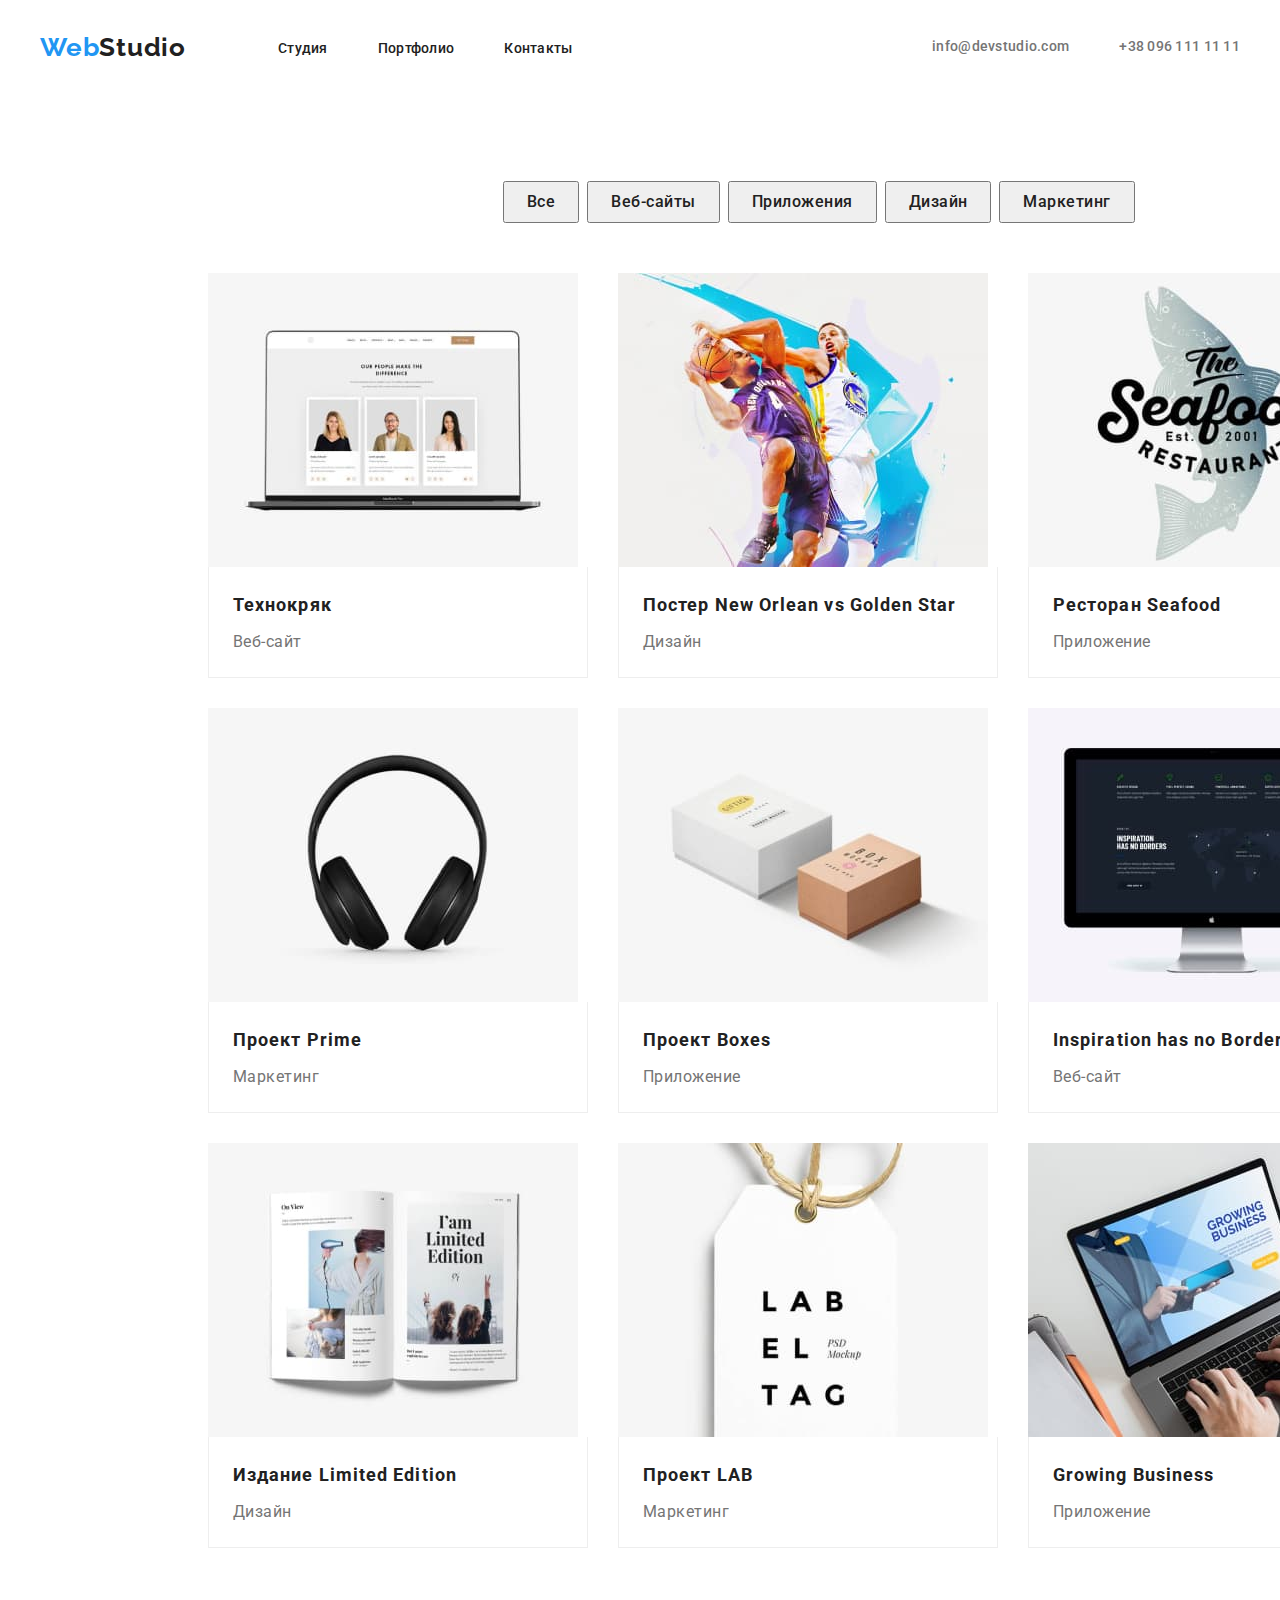
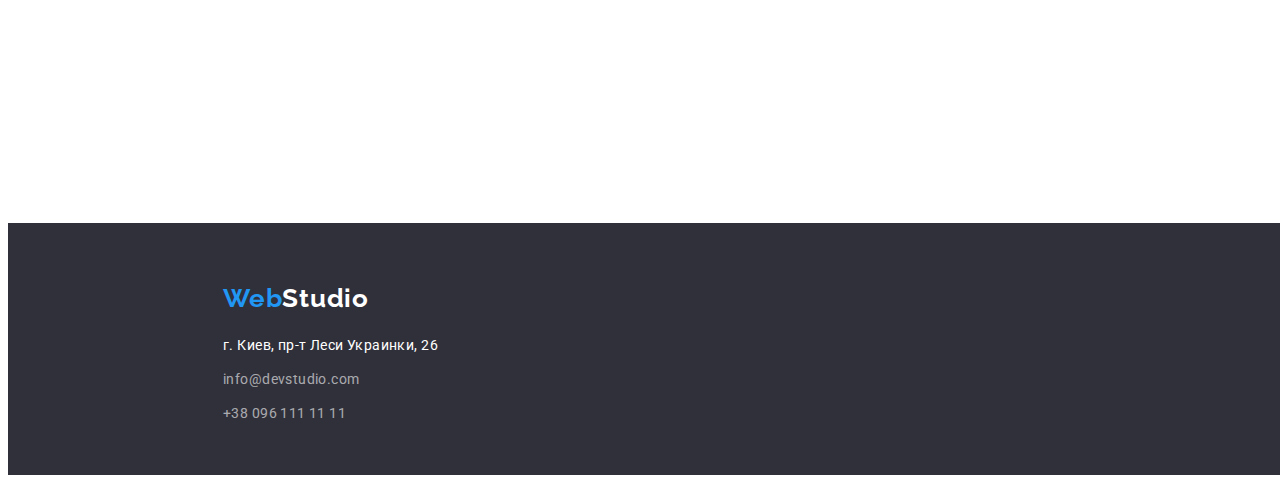
==== portfolio.html @ f2e64124 "HW-04" ====
<!DOCTYPE html>
<html lang="ru">
<head>
    <meta charset="UTF-8">
    <meta http-equiv="X-UA-Compatible" content="IE=edge">
    <meta name="viewport" content="width=device-width, initial-scale=1.0">
    <title>Портфолио</title>
    <link rel="preconnect" href="https://fonts.googleapis.com">
    <link rel="preconnect" href="https://fonts.gstatic.com" crossorigin>
    <link href="https://fonts.googleapis.com/css2?family=Raleway:wght@700&family=Roboto:wght@400;500;700;900&display=swap"
        rel="stylesheet">
        <link rel="stylesheet" href="https://cdnjs.cloudflare.com/ajax/libs/modern-normalize/1.1.0/modern-normalize.min.css"
            integrity="sha512-wpPYUAdjBVSE4KJnH1VR1HeZfpl1ub8YT/NKx4PuQ5NmX2tKuGu6U/JRp5y+Y8XG2tV+wKQpNHVUX03MfMFn9Q=="
            crossorigin="anonymous" referrerpolicy="no-referrer" />
    <link rel="stylesheet" href="./css/styles.css">
</head>
<body class="body">
<header class="header">
    <div class="container header-container">
        <nav class="navigation">
            <a class="logo logo-header link" href="" lang="en"><span class="logo logo-accent">Web</span>Studio</a>
            <ul class="nav-list list">
                <li class="nav-list-item">
                    <a class="nav-list-link link" href="index.html">Студия</a>
                </li>
                <li class="nav-list-item">
                    <a class="nav-list-link link" href="portfolio.html">Портфолио</a>
                </li>
                <li class="nav-list-item">
                    <a class="nav-list-link link" href="">Контакты</a>
                </li>
            </ul>
        </nav>
        <a class="contact-email link" href="mailto:info@devstudio.com">info@devstudio.com</a>
        <a class="contact-number link" href="tel:+380961111111">+38 096 111 11 11</a>
    </div>
</header>
<main>
    <section class="section portfolio-section">
        <div class="container portfolio-btn-container">
        <ul class="list portfolio-btn-list">
        <li class="portfolio-btn-list-item">
            <button class="portfolio-btn" type="button">Все</button>
        </li>
        <li class="portfolio-btn-list-item">
            <button class="portfolio-btn" type="button">Веб-сайты</button>
        </li>
        <li class="portfolio-btn-list-item">
            <button class="portfolio-btn" type="button">Приложения</button>
        </li>
        <li class="portfolio-btn-list-item">
            <button class="portfolio-btn" type="button">Дизайн</button>
        </li>
        <li class="portfolio-btn-list-item">
            <button class="portfolio-btn" type="button">Маркетинг</button>
        </li>
        </ul>
    </div>
    <div class="container portfolio-department-container">
        <ul class="list portfolio-department-list">
            <li class="portfolio-department-list-item">
                <img src="images/img-8.jpg" alt="Технокряк" width="370" height="294">
                <div class="portfolio-department-wrapper">
                <h3 class="img-description">Технокряк</h3>
                <p class="department">Веб-сайт</p>
            </div>
            </li>
            <li class="portfolio-department-list-item">
                <img src="images/img-9.jpg" alt="Постер New Orlean vs Golden Star" width="370" height="294">
                <div class="portfolio-department-wrapper">
                <h3 class="img-description">Постер New Orlean vs Golden Star</h3>
                <p class="department">Дизайн</p>
                </div>
            </li>
            <li class="portfolio-department-list-item">
                <img src="images/img-10.jpg" alt="Ресторан Seafood" width="370" height="294">
                <div class="portfolio-department-wrapper">
                <h3 class="img-description">Ресторан Seafood</h3>
                <p class="department">Приложение</p>
                </div>
            </li>
            <li class="portfolio-department-list-item">
                <img src="images/img-11.jpg" alt="Проект Prime" width="370" height="294">
                <div class="portfolio-department-wrapper">
                <h3 class="img-description">Проект Prime</h3>
                <p class="department">Маркетинг</p>
                </div>
            </li>
            <li class="portfolio-department-list-item">
                <img src="images/img-12.jpg" alt="Проект Boxes" width="370" height="294">
                <div class="portfolio-department-wrapper">
                <h3 class="img-description">Проект Boxes</h3>
                <p class="department">Приложение</p>
                </div>
            </li>
            <li class="portfolio-department-list-item">
                <img src="images/img-13.jpg" alt="Inspiration has no Borders" width="370" height="294">
                <div class="portfolio-department-wrapper">
                <h3 class="img-description">Inspiration has no Borders</h3>
                <p class="department">Веб-сайт</p>
                </div>
            </li>
            <li class="portfolio-department-list-item">
                <img src="images/img-14.jpg" alt="Издание Limited Edition" width="370" height="294">
                <div class="portfolio-department-wrapper">
                <h3 class="img-description">Издание Limited Edition</h3>
                <p class="department">Дизайн</p>
                </div>
            </li>
            <li class="portfolio-department-list-item">
                <img src="images/img-15.jpg" alt="Проект LAB" width="370" height="294">
                <div class="portfolio-department-wrapper">
                <h3 class="img-description">Проект LAB</h3>
                <p class="department">Маркетинг</p>
                </div>
            </li>
            <li class="portfolio-department-list-item">
                <img src="images/img-16.jpg" alt="Growing Business" width="370" height="294">
                <div class="portfolio-department-wrapper">
                <h3 class="img-description">Growing Business</h3>
                <p class="department">Приложение</p>
                </div>
            </li>
        </ul>
    </div>
    </section>
</main>
<footer class="footer">
    <div class=" container footer-container">
    <a class="logo logo-footer link" href="" lang="en"><span class="logo logo-accent">Web</span>Studio</a>
    <address>
        <ul class="list footer-list">
            <li class="footer-list-item"><a class="address link" href="https://goo.gl/maps/DmMxGW5ZQL83qcNfA" target="_blank"
                    rel="noopener noreferrer">г. Киев, пр-т Леси Украинки, 26</a></li>
            <li class="footer-list-item"><a class="contact-email-footer link" href="mailto:info@devstudio.com">info@devstudio.com</a></li>
            <li class="footer-list-item"><a class="contact-number-footer link" href="tel:+380961111111">+38 096 111 11 11</a></li>
        </ul>
    </address>
</div>
</footer>
</body>
</html>
---- css/styles.css ----
h1,
h2,
h3,
h4,
h5,
h6,
p {
  margin-top: 0;
  margin-bottom: 0;
}

ul,
ol {
  margin-top: 0;
  margin-bottom: 0;
  padding-left: 0;
}

img {
  display: block;
}

address {
  font-style: normal;
}

.list {
  list-style: none;
}

.link {
  text-decoration: none;
}

.section {
  padding-top: 94px;
  padding-bottom: 94px;
}

.section.third-section{
  padding-top: 0px;
}

.body {
  font-family: "Roboto", sans-serif;
}

.header {
  padding-top: 24px;
  padding-bottom: 24px;
}

.container {
  width: 1200px;
  padding-left: 15px;
  padding-right: 15px;
  margin-left: auto;
  margin-right: auto;
}

.header-container {
  display: flex;
  align-items: center;
}

.navigation {
  display: flex;
  align-items: center;
}

.nav-list {
  display: flex;
  align-items: center;
}

.logo-header {
  font-family: "Raleway";
  font-style: normal;
  font-weight: bold;
  font-size: 26px;
  line-height: 1.19;
  margin-right: 92px;
  /* identical to box height */

  letter-spacing: 0.03em;
  color: #212121;
}

.logo-accent {
  font-family: "Raleway";
  font-style: normal;
  font-weight: bold;
  font-size: 26px;
  line-height: 1, 19;
  letter-spacing: 0.03em;

  color: #2196f3;
}

.nav-list-item:not(:last-child) {
  margin-right: 50px;
}

.nav-list-link {
  font-weight: 500;
  font-size: 14px;
  line-height: 1.14;
  letter-spacing: 0.02em;
  color: #212121;
}

.nav-list-link:hover,
.nav-list-link:focus {
  color: #2196f3;
}

.contact-email {
  font-weight: 500;
  font-size: 14px;
  line-height: 1.14;
  letter-spacing: 0.02em;
  margin-left: auto;
  margin-right: 50px;
  color: #757575;
}

.contact-email:hover,
.contact-email:focus {
  color: #2196f3;
}

.contact-number {
  font-weight: 500;
  font-size: 14px;
  line-height: 1.14;
  letter-spacing: 0.02em;

  color: #757575;
}

.contact-number:hover,
.contact-number:focus {
  color: #2196f3;
}

.main-section {
  background: #2f303a;
  width: 1600px;
  height: 600px;
  margin-left: auto;
  margin-right: auto;
}

.container-main-section {
  margin-left: 452px;
  padding-top: 106px;

}

.main-title {
  width: 696px;
  height: 120px;
  left: 452px;
  top: 280px;
  margin-bottom: 30px;
  font-family: 'Roboto';
  font-style: normal;
  font-weight: 900;
  font-size: 44px;
  line-height: 1.34;
  /* or 136% */

  text-align: center;
  letter-spacing: 0.06em;
  text-transform: uppercase;

  color: #ffffff;
}

.services-btn {
  min-width: 200px;
  padding: 10px 32px;
  border-radius: 4px;
  margin-left: 248px;
  background-color: #2196f3;
  font-family: "Roboto";
  font-style: normal;
  font-weight: 700;
  font-size: 16px;
  line-height: 1.87;
  /* identical to box height, or 187% */

  display: flex;
  align-items: center;
  text-align: center;
  letter-spacing: 0.06em;
  color: #ffffff;
}

.services-btn:hover,
.services-btn:focus {

}

.second-section {
  width: 1600px;
  height: 290px;
  margin-left: auto;
  margin-right: auto;
}

.container-second-section {
  margin-left: 200px;

}

.peculiarities-list {
  display: flex;
  align-items: center;
  margin-left: -30px;
  margin-bottom: -30px;
}

.peculiarities-list-item {
  flex-basis: calc((100% - 120px) / 4);
  margin-left: 30px;
  margin-bottom: 30px;
}

.peculiarities {
  width: 270px;
  height: 16px;
  margin-bottom: 10px;
  font-weight: bold;
  font-size: 14px;
  line-height: 1.14;
  letter-spacing: 0.03em;
  text-transform: uppercase;

  color: #212121;
}

.features {
  width: 270px;
  height: 75px;
  font-weight: normal;
  font-size: 14px;
  line-height: 1.71;
  /* or 171% */

  letter-spacing: 0.03em;

  color: #757575;
}

.third-section {
  width: 1600px;
  margin-left: auto;
  margin-right: auto;
}

.container-third-section {
  margin-left: 200px;
  margin-right: 200px;
}

.about-us {
  margin-bottom: 50px;
  min-width: 376px;
  height: 42px;
  font-weight: bold;
  font-size: 36px;
  line-height: 1.16;
  text-align: center;
  letter-spacing: 0.03em;

  color: #212121;
}

.about-us-list {
  display: flex;
  align-items: center;
  margin-left: -30px;
  margin-bottom: -30px;
}

.about-us-list-item {
  flex-basis: calc(100% - 90px) / 3;
  margin-left: 30px;
  margin-bottom: 30px;

}

.fourth-section {
  width: 1600px;
  height: 648px;
  margin-left: auto;
  margin-right: auto;
  background-color: #F5F4FA;
}

.container-fourth-section {
  margin-left: 200px;
  margin-right: 200px;
}

.our-team {
  margin-bottom: 50px;
  font-weight: bold;
  font-size: 36px;
  line-height: 1.16;
  text-align: center;
  letter-spacing: 0.03em;

  color: #212121;
}

.our-team-list {
  display: flex;
  align-items: center;
  margin-left: -30px;
  margin-bottom: -30px;
}

.our-team-list-item {
  flex-basis: calc(100% - 120px) / 4;
  margin-left: 30px;
  margin-bottom: 30px;
}
.our-team-wrapper{
  background: #FFFFFF;
  /* material shadow v1 */
  
  box-shadow: 0px 1px 3px rgba(0, 0, 0, 0.12), 0px 1px 1px rgba(0, 0, 0, 0.14), 0px 2px 1px rgba(0, 0, 0, 0.2);
  border-radius: 0px 0px 4px 4px;
  padding-top: 30px;
  padding-bottom: 30px;
}

.team-members {
  font-weight: 500;
  font-size: 16px;
  line-height: 1.18;
  /* identical to box height */

  text-align: center;
  letter-spacing: 0.03em;

  color: #212121;
}

.members-positions {
  padding-top: 10px;
  font-weight: normal;
  font-size: 16px;
  line-height: 1.18;
  /* identical to box height */

  text-align: center;
  letter-spacing: 0.03em;

  color: #757575;
}

.footer {
  width: 1600px;
  height: 252px;
  margin-left: auto;
  margin-right: auto;
  background: #2f303a;
}

.footer-container {
  margin-left: 200px;
  margin-right: 200px;
  padding-top: 60px;
}

.logo-footer {
  width: 145px;
  height: 31px;
  font-family: "Raleway";
  font-style: normal;
  font-weight: bold;
  font-size: 26px;
  line-height: 1.19;
  letter-spacing: 0.03em;
  color: #fff;
}

.address {
  font-weight: normal;
  font-size: 14px;
  line-height: 1.71;
  /* or 171% */

  letter-spacing: 0.03em;

  color: #ffffff;
}

.footer-list {
  padding-top: 20px;
}

.footer-list-item:not(:last-child) {
  padding-bottom: 10px;
}

.contact-email-footer {
  font-style: normal;
  font-weight: normal;
  font-size: 14px;
  line-height: 1.71;
  /* or 171% */

  letter-spacing: 0.03em;

  color: rgba(255, 255, 255, 0.6);
}

.contact-email-footer:hover,
.contact-email-footer:focus {
  color: #2196f3;
}

.contact-number-footer {
  font-style: normal;
  font-weight: normal;
  font-size: 14px;
  line-height: 1.71;
  /* or 171% */

  letter-spacing: 0.03em;

  color: rgba(255, 255, 255, 0.6);
}

.contact-number-footer:hover,
.contact-number-footer:focus {
  color: #2196f3;
}

.portfolio-section{
  width: 1600px;
  height: 1548px;
  margin-left: auto;
  margin-right: auto;
}

.portfolio-btn-container{
margin-bottom: 50px;
margin-left: 480px;
}

.portfolio-btn-list{
  display: flex;
  align-items: center;
}

.portfolio-btn-list-item:not(:last-child){
  margin-right: 8px;
}

.portfolio-btn {
  padding: 6px 22px;
  font-family: "Roboto";
  font-style: normal;
  font-weight: 500;
  font-size: 16px;
  line-height: 1.62;
  /* identical to box height, or 162% */

  text-align: center;
  letter-spacing: 0.03em;

  color: #212121;
}

.portfolio-btn:hover,
.portfolio-btn:focus {
  background: #2196f3;
  /* shadow-middle */

  box-shadow: 0px 3px 1px rgba(0, 0, 0, 0.1), 0px 1px 2px rgba(0, 0, 0, 0.08),
    0px 2px 2px rgba(0, 0, 0, 0.12);
  border-radius: 4px;
  color: #FFFFFF;
}

.portfolio-department-container{
  width: 1200px;
  height: 1310px;
}

.portfolio-department-list{
  display: flex;
  flex-wrap: wrap;
  margin-left: -30px;
  margin-bottom: -30px;
}

.portfolio-department-list-item{
  flex-basis: calc((100% - 90px) / 3);
  margin-left: 30px;
  margin-bottom: 30px;
}

.portfolio-department-wrapper{
  background: #FFFFFF;
  border: 1px solid #EEEEEE;
  box-sizing: border-box;
  border-top: none;
  padding: 20px 24px;
}

.img-description {
  font-style: normal;
  font-weight: 700;
  font-size: 18px;
  line-height: 2;
  /* identical to box height, or 200% */
  letter-spacing: 0.06em;
  color: #212121;
  margin-bottom: 4px;
}

.department {
  font-style: normal;
  font-weight: 400;
  font-size: 16px;
  line-height: 1.87;
  /* identical to box height, or 187% */

  letter-spacing: 0.03em;

  color: #757575;
}
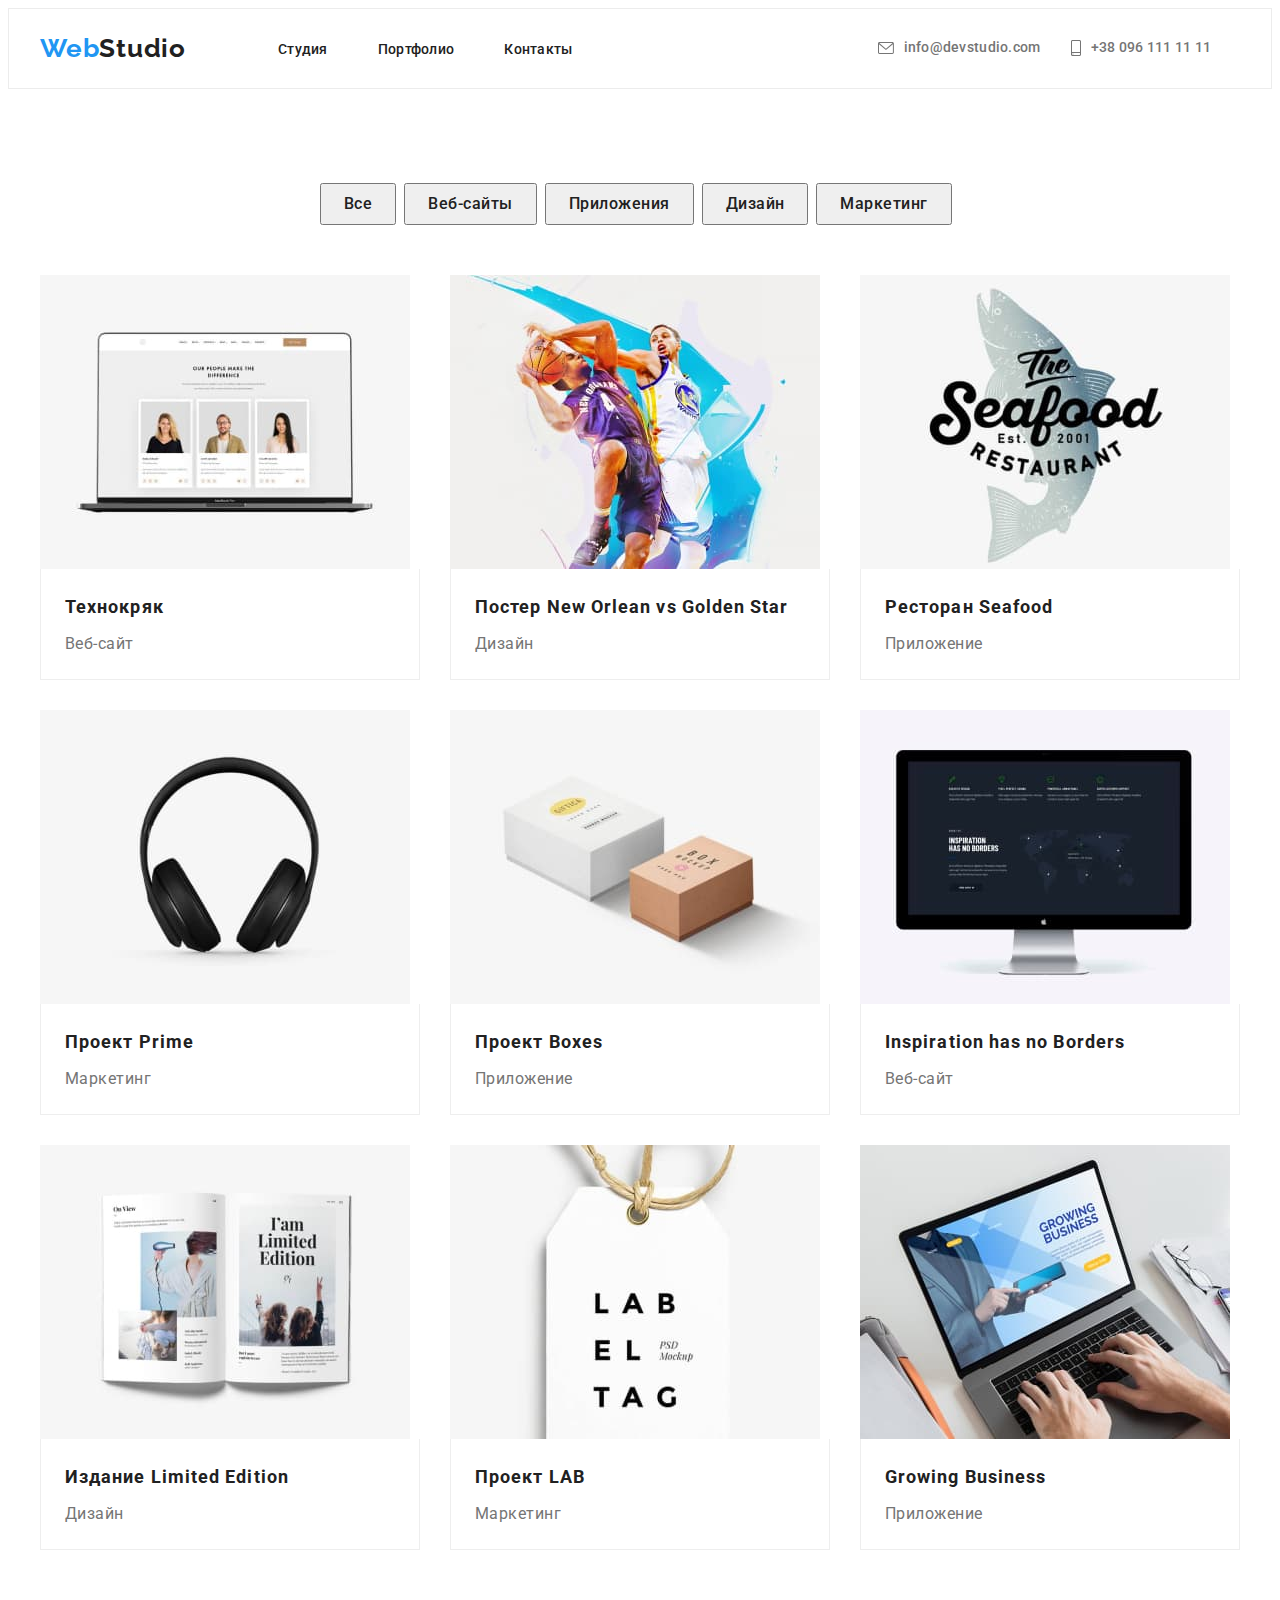
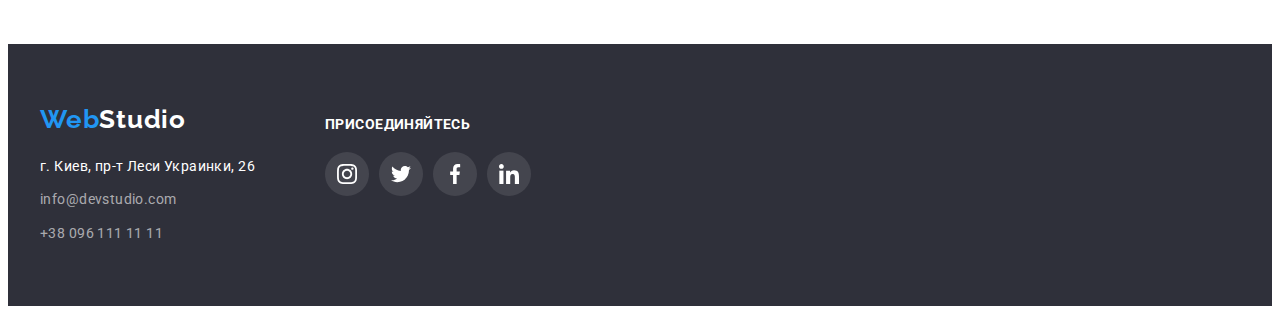
==== commit 7dad5159: "HW-04" ====
--- a/portfolio.html
+++ b/portfolio.html
@@ -15,26 +15,42 @@
     <link rel="stylesheet" href="./css/styles.css">
 </head>
 <body class="body">
-<header class="header">
-    <div class="container header-container">
-        <nav class="navigation">
-            <a class="logo logo-header link" href="" lang="en"><span class="logo logo-accent">Web</span>Studio</a>
-            <ul class="nav-list list">
-                <li class="nav-list-item">
-                    <a class="nav-list-link link" href="index.html">Студия</a>
-                </li>
-                <li class="nav-list-item">
-                    <a class="nav-list-link link" href="portfolio.html">Портфолио</a>
-                </li>
-                <li class="nav-list-item">
-                    <a class="nav-list-link link" href="">Контакты</a>
-                </li>
-            </ul>
-        </nav>
-        <a class="contact-email link" href="mailto:info@devstudio.com">info@devstudio.com</a>
-        <a class="contact-number link" href="tel:+380961111111">+38 096 111 11 11</a>
-    </div>
-</header>
+    <header class="header">
+        <div class="container header-container">
+            <nav class="navigation">
+                <a class="logo logo-header link" href="" lang="en"><span class="logo logo-accent">Web</span>Studio</a>
+                <ul class="nav-list list">
+                    <li class="nav-list-item">
+                        <a class="nav-list-link link" href="index.html">Студия</a>
+                    </li>
+                    <li class="nav-list-item">
+                        <a class="nav-list-link link" href="portfolio.html">Портфолио</a>
+                    </li>
+                    <li class="nav-list-item">
+                        <a class="nav-list-link link" href="">Контакты</a>
+                    </li>
+                </ul>
+            </nav>
+            <ul class="header-list list">
+                <li class="header-item">
+            <a class="contact-email link" href="mailto:info@devstudio.com">
+                <svg class="header-icon" width="16" height="12">
+                    <use href="./images/icons/sprite.svg#envelope"></use>
+                </svg>
+                info@devstudio.com
+            </a>
+        </li>
+        <li class="header-item">
+            <a class="contact-number link" href="tel:+380961111111">
+                <svg class="header-icon" width="10" height="16">
+                    <use href="./images/icons/sprite.svg#smartphone"></use>
+                </svg>
+                +38 096 111 11 11
+            </a>
+        </li>
+        </ul>
+        </div>
+    </header>
 <main>
     <section class="section portfolio-section">
         <div class="container portfolio-btn-container">
@@ -126,16 +142,53 @@
     </section>
 </main>
 <footer class="footer">
-    <div class=" container footer-container">
-    <a class="logo logo-footer link" href="" lang="en"><span class="logo logo-accent">Web</span>Studio</a>
-    <address>
-        <ul class="list footer-list">
-            <li class="footer-list-item"><a class="address link" href="https://goo.gl/maps/DmMxGW5ZQL83qcNfA" target="_blank"
-                    rel="noopener noreferrer">г. Киев, пр-т Леси Украинки, 26</a></li>
-            <li class="footer-list-item"><a class="contact-email-footer link" href="mailto:info@devstudio.com">info@devstudio.com</a></li>
-            <li class="footer-list-item"><a class="contact-number-footer link" href="tel:+380961111111">+38 096 111 11 11</a></li>
+    <div class="container footer-container">
+    <div class="footer-info">
+        <a class="logo logo-footer link" href="" lang="en"><span class="logo logo-accent">Web</span>Studio</a>
+        <address>
+            <ul class="list footer-list">
+                <li class="footer-list-item"><a class="address link" href="https://goo.gl/maps/DmMxGW5ZQL83qcNfA"
+                        target="_blank" rel="noopener noreferrer">г. Киев, пр-т Леси Украинки, 26</a></li>
+                <li class="footer-list-item"><a class="contact-email-footer link"
+                        href="mailto:info@devstudio.com">info@devstudio.com</a></li>
+                <li class="footer-list-item"><a class="contact-number-footer link" href="tel:+380961111111">+38 096
+                        111 11 11</a></li>
+            </ul>
+        </address>
+    </div>
+    <div class="footer-join ">
+        <p class="join-name">присоединяйтесь</p>
+        <ul class="join-list list">
+            <li class="join-list-item">
+                <a class="join-link" href="">
+                    <svg class="join-icon" width="20" height="20">
+                        <use href="./images/icons/sprite.svg#instagram"></use>
+                    </svg>
+                </a>
+            </li>
+            <li class="join-list-item">
+                <a class="join-link" href="">
+                    <svg class="join-icon" width="20" height="20">
+                        <use href="./images/icons/sprite.svg#twitter"></use>
+                    </svg>
+                </a>
+            </li>
+            <li class="join-list-item">
+                <a class="join-link" href="">
+                    <svg class="join-icon" width="20" height="20">
+                        <use href="./images/icons/sprite.svg#facebook"></use>
+                    </svg>
+                </a>
+            </li>
+            <li class="join-list-item">
+                <a class="join-link" href="">
+                    <svg class="join-icon" width="20" height="20">
+                        <use href="./images/icons/sprite.svg#linkedin"></use>
+                    </svg>
+                </a>
+            </li>
         </ul>
-    </address>
+    </div>
 </div>
 </footer>
 </body>
--- a/css/styles.css
+++ b/css/styles.css
@@ -48,6 +48,7 @@
 .header {
   padding-top: 24px;
   padding-bottom: 24px;
+  border: 1px solid #ECECEC;
 }
 
 .container {
@@ -66,6 +67,7 @@
 .navigation {
   display: flex;
   align-items: center;
+  margin-right: 305px;
 }
 
 .nav-list {
@@ -114,13 +116,24 @@
   color: #2196f3;
 }
 
+.header-list {
+  display: flex;
+  align-items: center;
+}
+
+.header-item:not(:last-child) {
+
+}
+
 .contact-email {
+  display: flex;
+  align-items: center;
   font-weight: 500;
   font-size: 14px;
   line-height: 1.14;
   letter-spacing: 0.02em;
   margin-left: auto;
-  margin-right: 50px;
+  margin-right: 30px;
   color: #757575;
 }
 
@@ -130,6 +143,8 @@
 }
 
 .contact-number {
+  display: flex;
+  align-items: center;
   font-weight: 500;
   font-size: 14px;
   line-height: 1.14;
@@ -143,17 +158,28 @@
   color: #2196f3;
 }
 
+.header-icon {
+  fill: currentColor;
+  margin-right: 10px;
+}
+
 .main-section {
-  background: #2f303a;
+  background-image: linear-gradient(
+    rgba(47, 48, 58, 0.4),
+    rgba(47, 48, 58, 0.4)
+  ),
+  url(../images/hero/bg.png);
+  background-size: cover;
+  background-color: #C4C4C4;
+  margin-left: auto;
+  margin-right: auto;
+  padding-top: 200px;
+  padding-bottom: 200px;
   width: 1600px;
   height: 600px;
-  margin-left: auto;
-  margin-right: auto;
 }
 
 .container-main-section {
-  margin-left: 452px;
-  padding-top: 106px;
 
 }
 
@@ -162,6 +188,7 @@
   height: 120px;
   left: 452px;
   top: 280px;
+  margin-left: 238px;
   margin-bottom: 30px;
   font-family: 'Roboto';
   font-style: normal;
@@ -181,8 +208,9 @@
   min-width: 200px;
   padding: 10px 32px;
   border-radius: 4px;
-  margin-left: 248px;
+  margin-left: 485px;
   background-color: #2196f3;
+  box-shadow: 0px 4px 4px rgba(0, 0, 0, 0.15);
   font-family: "Roboto";
   font-style: normal;
   font-weight: 700;
@@ -203,15 +231,29 @@
 }
 
 .second-section {
-  width: 1600px;
-  height: 290px;
   margin-left: auto;
   margin-right: auto;
 }
 
 .container-second-section {
-  margin-left: 200px;
-
+
+
+}
+
+.second-section-list {
+  display: flex;
+  justify-content: space-between;
+  margin-bottom: 30px;
+}
+
+.peculiarities-list-link{
+  display: flex;
+  align-items: center;
+  justify-content: center;
+  width: 270px;
+  height: 120px;
+  background: #F5F4FA;
+  border-radius: 4px;
 }
 
 .peculiarities-list {
@@ -254,14 +296,12 @@
 }
 
 .third-section {
-  width: 1600px;
   margin-left: auto;
   margin-right: auto;
 }
 
 .container-third-section {
-  margin-left: 200px;
-  margin-right: 200px;
+
 }
 
 .about-us {
@@ -292,16 +332,13 @@
 }
 
 .fourth-section {
-  width: 1600px;
-  height: 648px;
   margin-left: auto;
   margin-right: auto;
   background-color: #F5F4FA;
 }
 
 .container-fourth-section {
-  margin-left: 200px;
-  margin-right: 200px;
+
 }
 
 .our-team {
@@ -335,6 +372,8 @@
   border-radius: 0px 0px 4px 4px;
   padding-top: 30px;
   padding-bottom: 30px;
+  padding-left: 32px;
+  padding-right: 32px;
 }
 
 .team-members {
@@ -360,20 +399,142 @@
   letter-spacing: 0.03em;
 
   color: #757575;
-}
+  margin-bottom: 16px;
+}
+
+.social-list{
+  display: flex;
+  justify-content: space-between;
+}
+
+.social-list-link{
+  display: flex;
+  align-items: center;
+  justify-content: center;
+  width: 44px;
+  height: 44px;
+  background-color: #FFFFFF;
+  border-radius: 50%;
+}
+
+.social-list-icon {
+  fill: #AFB1B8;
+}
+
+.social-list-link:hover,
+.social-list-link:focus {
+  background-color: #2196f3;
+}
+
+.social-list-link:hover .social-list-icon,
+.social-list-link:focus .social-list-icon {
+  fill: #ffffff;
+}
+
+.clients-title {
+  font-family: 'Roboto';
+  font-style: normal;
+  font-weight: 700;
+  font-size: 36px;
+  line-height: 1.17;
+  text-align: center;
+  letter-spacing: 0.03em;
+  color: #212121;
+  margin-bottom: 50px;
+
+}
+
+.clients-list {
+  display: flex;
+  justify-content: space-between;
+}
+.clients-item{
+
+}
+
+.clients-list-link {
+  display: flex;
+  align-items: center;
+  justify-content: center;
+  width: 170px;
+  height: 92px;
+  border: 1px solid #AFB1B8;
+  border-radius: 4px;
+}
+
+.clients-logo{
+fill: #AFB1B8;
+}
+
+.clients-list-link:hover, 
+.clients-list-link:focus {
+  border-color: #2196f3;
+}
+
+.clients-list-link:hover .clients-logo,
+.clients-list-link:focus .clients-logo {
+  fill: #2196f3;
+}
+
+
 
 .footer {
-  width: 1600px;
-  height: 252px;
+  padding-top: 60px;
+  padding-bottom: 60px;
+  background: #2f303a;
+}
+
+.footer-container {
+  display: flex;
   margin-left: auto;
   margin-right: auto;
-  background: #2f303a;
-}
-
-.footer-container {
-  margin-left: 200px;
-  margin-right: 200px;
-  padding-top: 60px;
+}
+
+.footer-join {
+  display: flex;
+  flex-direction: column;
+  align-items: baseline;
+  margin-left: 70px;
+}
+
+.join-name {
+  font-family: 'Roboto';
+  font-style: normal;
+  font-weight: 700;
+  font-size: 14px;
+  line-height: 16px;
+  letter-spacing: 0.03em;
+  text-transform: uppercase;
+
+  color: #FFFFFF;
+  margin-bottom: 20px;
+  padding-top: 12px;
+}
+.join-list {
+  display: flex;
+}
+
+.join-list-item:not(:last-child){
+  margin-right: 10px;
+}
+
+.join-link {
+  display: flex;
+  align-items: center;
+  justify-content: center;
+  width: 44px;
+  height: 44px;
+  background: rgba(255, 255, 255, 0.1);
+  border-radius: 50%;
+}
+
+.join-icon {
+  fill: #FFFFFF;
+}
+
+.join-link:hover,
+.join-link:focus {
+background-color: #2196f3;
 }
 
 .logo-footer {
@@ -442,20 +603,18 @@
 }
 
 .portfolio-section{
-  width: 1600px;
-  height: 1548px;
-  margin-left: auto;
-  margin-right: auto;
+
 }
 
 .portfolio-btn-container{
-margin-bottom: 50px;
-margin-left: 480px;
+
 }
 
 .portfolio-btn-list{
   display: flex;
   align-items: center;
+  margin-bottom: 50px;
+  margin-left: 280px;
 }
 
 .portfolio-btn-list-item:not(:last-child){
@@ -489,8 +648,7 @@
 }
 
 .portfolio-department-container{
-  width: 1200px;
-  height: 1310px;
+
 }
 
 .portfolio-department-list{
